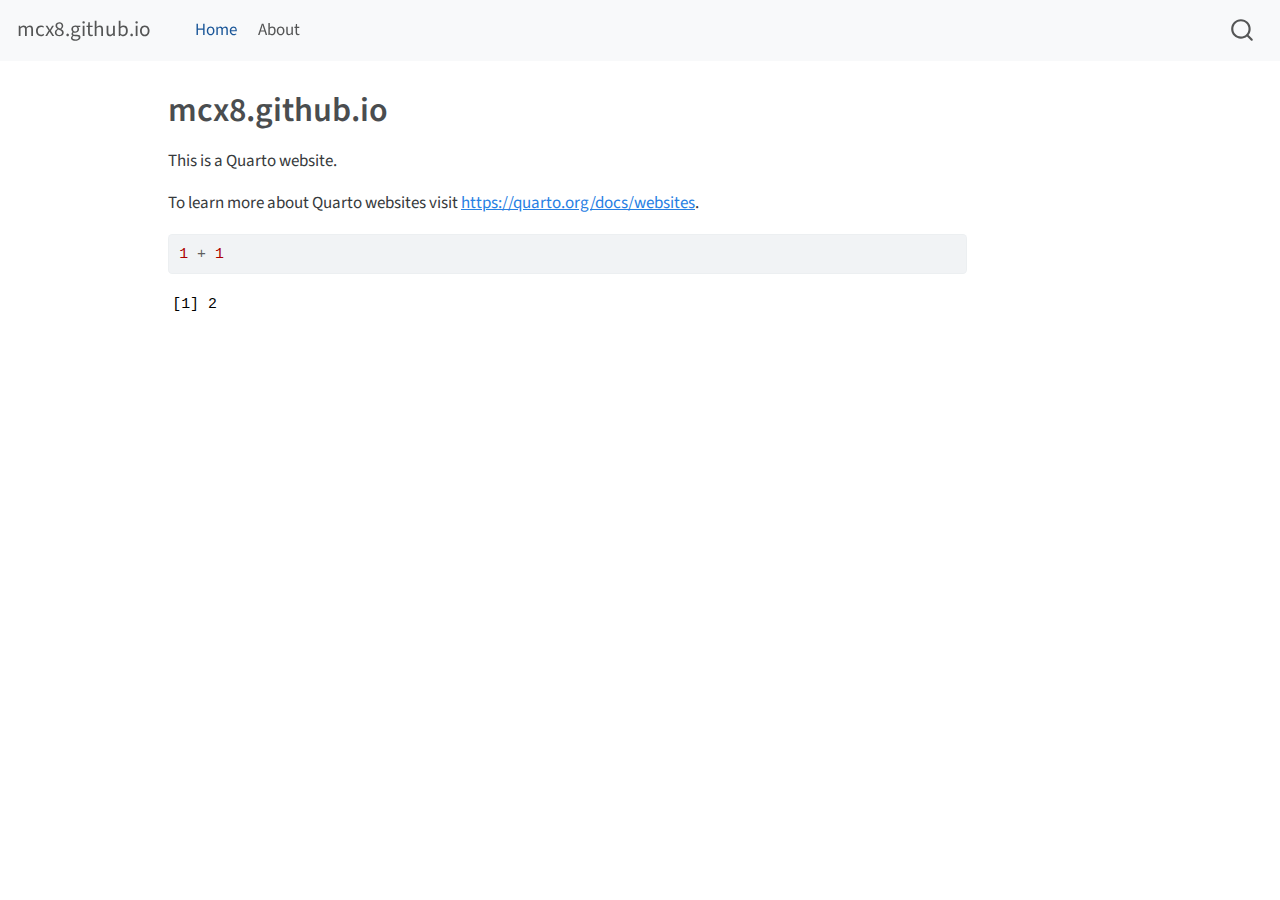
==== docs/index.html @ 78c9e343 "Push preliminary stuff" ====
<!DOCTYPE html>
<html xmlns="http://www.w3.org/1999/xhtml" lang="en" xml:lang="en"><head>

<meta charset="utf-8">
<meta name="generator" content="quarto-1.3.450">

<meta name="viewport" content="width=device-width, initial-scale=1.0, user-scalable=yes">


<title>mcx8.github.io</title>
<style>
code{white-space: pre-wrap;}
span.smallcaps{font-variant: small-caps;}
div.columns{display: flex; gap: min(4vw, 1.5em);}
div.column{flex: auto; overflow-x: auto;}
div.hanging-indent{margin-left: 1.5em; text-indent: -1.5em;}
ul.task-list{list-style: none;}
ul.task-list li input[type="checkbox"] {
  width: 0.8em;
  margin: 0 0.8em 0.2em -1em; /* quarto-specific, see https://github.com/quarto-dev/quarto-cli/issues/4556 */ 
  vertical-align: middle;
}
/* CSS for syntax highlighting */
pre > code.sourceCode { white-space: pre; position: relative; }
pre > code.sourceCode > span { display: inline-block; line-height: 1.25; }
pre > code.sourceCode > span:empty { height: 1.2em; }
.sourceCode { overflow: visible; }
code.sourceCode > span { color: inherit; text-decoration: inherit; }
div.sourceCode { margin: 1em 0; }
pre.sourceCode { margin: 0; }
@media screen {
div.sourceCode { overflow: auto; }
}
@media print {
pre > code.sourceCode { white-space: pre-wrap; }
pre > code.sourceCode > span { text-indent: -5em; padding-left: 5em; }
}
pre.numberSource code
  { counter-reset: source-line 0; }
pre.numberSource code > span
  { position: relative; left: -4em; counter-increment: source-line; }
pre.numberSource code > span > a:first-child::before
  { content: counter(source-line);
    position: relative; left: -1em; text-align: right; vertical-align: baseline;
    border: none; display: inline-block;
    -webkit-touch-callout: none; -webkit-user-select: none;
    -khtml-user-select: none; -moz-user-select: none;
    -ms-user-select: none; user-select: none;
    padding: 0 4px; width: 4em;
  }
pre.numberSource { margin-left: 3em;  padding-left: 4px; }
div.sourceCode
  {   }
@media screen {
pre > code.sourceCode > span > a:first-child::before { text-decoration: underline; }
}
</style>


<script src="site_libs/quarto-nav/quarto-nav.js"></script>
<script src="site_libs/quarto-nav/headroom.min.js"></script>
<script src="site_libs/clipboard/clipboard.min.js"></script>
<script src="site_libs/quarto-search/autocomplete.umd.js"></script>
<script src="site_libs/quarto-search/fuse.min.js"></script>
<script src="site_libs/quarto-search/quarto-search.js"></script>
<meta name="quarto:offset" content="./">
<script src="site_libs/quarto-html/quarto.js"></script>
<script src="site_libs/quarto-html/popper.min.js"></script>
<script src="site_libs/quarto-html/tippy.umd.min.js"></script>
<script src="site_libs/quarto-html/anchor.min.js"></script>
<link href="site_libs/quarto-html/tippy.css" rel="stylesheet">
<link href="site_libs/quarto-html/quarto-syntax-highlighting.css" rel="stylesheet" id="quarto-text-highlighting-styles">
<script src="site_libs/bootstrap/bootstrap.min.js"></script>
<link href="site_libs/bootstrap/bootstrap-icons.css" rel="stylesheet">
<link href="site_libs/bootstrap/bootstrap.min.css" rel="stylesheet" id="quarto-bootstrap" data-mode="light">
<script id="quarto-search-options" type="application/json">{
  "location": "navbar",
  "copy-button": false,
  "collapse-after": 3,
  "panel-placement": "end",
  "type": "overlay",
  "limit": 20,
  "language": {
    "search-no-results-text": "No results",
    "search-matching-documents-text": "matching documents",
    "search-copy-link-title": "Copy link to search",
    "search-hide-matches-text": "Hide additional matches",
    "search-more-match-text": "more match in this document",
    "search-more-matches-text": "more matches in this document",
    "search-clear-button-title": "Clear",
    "search-detached-cancel-button-title": "Cancel",
    "search-submit-button-title": "Submit",
    "search-label": "Search"
  }
}</script>


<link rel="stylesheet" href="styles.css">
</head>

<body class="nav-fixed">

<div id="quarto-search-results"></div>
  <header id="quarto-header" class="headroom fixed-top">
    <nav class="navbar navbar-expand-lg navbar-dark ">
      <div class="navbar-container container-fluid">
      <div class="navbar-brand-container">
    <a class="navbar-brand" href="./index.html">
    <span class="navbar-title">mcx8.github.io</span>
    </a>
  </div>
            <div id="quarto-search" class="" title="Search"></div>
          <button class="navbar-toggler" type="button" data-bs-toggle="collapse" data-bs-target="#navbarCollapse" aria-controls="navbarCollapse" aria-expanded="false" aria-label="Toggle navigation" onclick="if (window.quartoToggleHeadroom) { window.quartoToggleHeadroom(); }">
  <span class="navbar-toggler-icon"></span>
</button>
          <div class="collapse navbar-collapse" id="navbarCollapse">
            <ul class="navbar-nav navbar-nav-scroll me-auto">
  <li class="nav-item">
    <a class="nav-link active" href="./index.html" rel="" target="" aria-current="page">
 <span class="menu-text">Home</span></a>
  </li>  
  <li class="nav-item">
    <a class="nav-link" href="./about.html" rel="" target="">
 <span class="menu-text">About</span></a>
  </li>  
</ul>
            <div class="quarto-navbar-tools ms-auto">
</div>
          </div> <!-- /navcollapse -->
      </div> <!-- /container-fluid -->
    </nav>
</header>
<!-- content -->
<div id="quarto-content" class="quarto-container page-columns page-rows-contents page-layout-article page-navbar">
<!-- sidebar -->
<!-- margin-sidebar -->
    <div id="quarto-margin-sidebar" class="sidebar margin-sidebar">
        
    </div>
<!-- main -->
<main class="content" id="quarto-document-content">

<header id="title-block-header" class="quarto-title-block default">
<div class="quarto-title">
<h1 class="title">mcx8.github.io</h1>
</div>



<div class="quarto-title-meta">

    
  
    
  </div>
  

</header>

<p>This is a Quarto website.</p>
<p>To learn more about Quarto websites visit <a href="https://quarto.org/docs/websites" class="uri">https://quarto.org/docs/websites</a>.</p>
<div class="cell">
<div class="sourceCode cell-code" id="cb1"><pre class="sourceCode r code-with-copy"><code class="sourceCode r"><span id="cb1-1"><a href="#cb1-1" aria-hidden="true" tabindex="-1"></a><span class="dv">1</span> <span class="sc">+</span> <span class="dv">1</span></span></code><button title="Copy to Clipboard" class="code-copy-button"><i class="bi"></i></button></pre></div>
<div class="cell-output cell-output-stdout">
<pre><code>[1] 2</code></pre>
</div>
</div>



</main> <!-- /main -->
<script id="quarto-html-after-body" type="application/javascript">
window.document.addEventListener("DOMContentLoaded", function (event) {
  const toggleBodyColorMode = (bsSheetEl) => {
    const mode = bsSheetEl.getAttribute("data-mode");
    const bodyEl = window.document.querySelector("body");
    if (mode === "dark") {
      bodyEl.classList.add("quarto-dark");
      bodyEl.classList.remove("quarto-light");
    } else {
      bodyEl.classList.add("quarto-light");
      bodyEl.classList.remove("quarto-dark");
    }
  }
  const toggleBodyColorPrimary = () => {
    const bsSheetEl = window.document.querySelector("link#quarto-bootstrap");
    if (bsSheetEl) {
      toggleBodyColorMode(bsSheetEl);
    }
  }
  toggleBodyColorPrimary();  
  const icon = "";
  const anchorJS = new window.AnchorJS();
  anchorJS.options = {
    placement: 'right',
    icon: icon
  };
  anchorJS.add('.anchored');
  const isCodeAnnotation = (el) => {
    for (const clz of el.classList) {
      if (clz.startsWith('code-annotation-')) {                     
        return true;
      }
    }
    return false;
  }
  const clipboard = new window.ClipboardJS('.code-copy-button', {
    text: function(trigger) {
      const codeEl = trigger.previousElementSibling.cloneNode(true);
      for (const childEl of codeEl.children) {
        if (isCodeAnnotation(childEl)) {
          childEl.remove();
        }
      }
      return codeEl.innerText;
    }
  });
  clipboard.on('success', function(e) {
    // button target
    const button = e.trigger;
    // don't keep focus
    button.blur();
    // flash "checked"
    button.classList.add('code-copy-button-checked');
    var currentTitle = button.getAttribute("title");
    button.setAttribute("title", "Copied!");
    let tooltip;
    if (window.bootstrap) {
      button.setAttribute("data-bs-toggle", "tooltip");
      button.setAttribute("data-bs-placement", "left");
      button.setAttribute("data-bs-title", "Copied!");
      tooltip = new bootstrap.Tooltip(button, 
        { trigger: "manual", 
          customClass: "code-copy-button-tooltip",
          offset: [0, -8]});
      tooltip.show();    
    }
    setTimeout(function() {
      if (tooltip) {
        tooltip.hide();
        button.removeAttribute("data-bs-title");
        button.removeAttribute("data-bs-toggle");
        button.removeAttribute("data-bs-placement");
      }
      button.setAttribute("title", currentTitle);
      button.classList.remove('code-copy-button-checked');
    }, 1000);
    // clear code selection
    e.clearSelection();
  });
  function tippyHover(el, contentFn) {
    const config = {
      allowHTML: true,
      content: contentFn,
      maxWidth: 500,
      delay: 100,
      arrow: false,
      appendTo: function(el) {
          return el.parentElement;
      },
      interactive: true,
      interactiveBorder: 10,
      theme: 'quarto',
      placement: 'bottom-start'
    };
    window.tippy(el, config); 
  }
  const noterefs = window.document.querySelectorAll('a[role="doc-noteref"]');
  for (var i=0; i<noterefs.length; i++) {
    const ref = noterefs[i];
    tippyHover(ref, function() {
      // use id or data attribute instead here
      let href = ref.getAttribute('data-footnote-href') || ref.getAttribute('href');
      try { href = new URL(href).hash; } catch {}
      const id = href.replace(/^#\/?/, "");
      const note = window.document.getElementById(id);
      return note.innerHTML;
    });
  }
      let selectedAnnoteEl;
      const selectorForAnnotation = ( cell, annotation) => {
        let cellAttr = 'data-code-cell="' + cell + '"';
        let lineAttr = 'data-code-annotation="' +  annotation + '"';
        const selector = 'span[' + cellAttr + '][' + lineAttr + ']';
        return selector;
      }
      const selectCodeLines = (annoteEl) => {
        const doc = window.document;
        const targetCell = annoteEl.getAttribute("data-target-cell");
        const targetAnnotation = annoteEl.getAttribute("data-target-annotation");
        const annoteSpan = window.document.querySelector(selectorForAnnotation(targetCell, targetAnnotation));
        const lines = annoteSpan.getAttribute("data-code-lines").split(",");
        const lineIds = lines.map((line) => {
          return targetCell + "-" + line;
        })
        let top = null;
        let height = null;
        let parent = null;
        if (lineIds.length > 0) {
            //compute the position of the single el (top and bottom and make a div)
            const el = window.document.getElementById(lineIds[0]);
            top = el.offsetTop;
            height = el.offsetHeight;
            parent = el.parentElement.parentElement;
          if (lineIds.length > 1) {
            const lastEl = window.document.getElementById(lineIds[lineIds.length - 1]);
            const bottom = lastEl.offsetTop + lastEl.offsetHeight;
            height = bottom - top;
          }
          if (top !== null && height !== null && parent !== null) {
            // cook up a div (if necessary) and position it 
            let div = window.document.getElementById("code-annotation-line-highlight");
            if (div === null) {
              div = window.document.createElement("div");
              div.setAttribute("id", "code-annotation-line-highlight");
              div.style.position = 'absolute';
              parent.appendChild(div);
            }
            div.style.top = top - 2 + "px";
            div.style.height = height + 4 + "px";
            let gutterDiv = window.document.getElementById("code-annotation-line-highlight-gutter");
            if (gutterDiv === null) {
              gutterDiv = window.document.createElement("div");
              gutterDiv.setAttribute("id", "code-annotation-line-highlight-gutter");
              gutterDiv.style.position = 'absolute';
              const codeCell = window.document.getElementById(targetCell);
              const gutter = codeCell.querySelector('.code-annotation-gutter');
              gutter.appendChild(gutterDiv);
            }
            gutterDiv.style.top = top - 2 + "px";
            gutterDiv.style.height = height + 4 + "px";
          }
          selectedAnnoteEl = annoteEl;
        }
      };
      const unselectCodeLines = () => {
        const elementsIds = ["code-annotation-line-highlight", "code-annotation-line-highlight-gutter"];
        elementsIds.forEach((elId) => {
          const div = window.document.getElementById(elId);
          if (div) {
            div.remove();
          }
        });
        selectedAnnoteEl = undefined;
      };
      // Attach click handler to the DT
      const annoteDls = window.document.querySelectorAll('dt[data-target-cell]');
      for (const annoteDlNode of annoteDls) {
        annoteDlNode.addEventListener('click', (event) => {
          const clickedEl = event.target;
          if (clickedEl !== selectedAnnoteEl) {
            unselectCodeLines();
            const activeEl = window.document.querySelector('dt[data-target-cell].code-annotation-active');
            if (activeEl) {
              activeEl.classList.remove('code-annotation-active');
            }
            selectCodeLines(clickedEl);
            clickedEl.classList.add('code-annotation-active');
          } else {
            // Unselect the line
            unselectCodeLines();
            clickedEl.classList.remove('code-annotation-active');
          }
        });
      }
  const findCites = (el) => {
    const parentEl = el.parentElement;
    if (parentEl) {
      const cites = parentEl.dataset.cites;
      if (cites) {
        return {
          el,
          cites: cites.split(' ')
        };
      } else {
        return findCites(el.parentElement)
      }
    } else {
      return undefined;
    }
  };
  var bibliorefs = window.document.querySelectorAll('a[role="doc-biblioref"]');
  for (var i=0; i<bibliorefs.length; i++) {
    const ref = bibliorefs[i];
    const citeInfo = findCites(ref);
    if (citeInfo) {
      tippyHover(citeInfo.el, function() {
        var popup = window.document.createElement('div');
        citeInfo.cites.forEach(function(cite) {
          var citeDiv = window.document.createElement('div');
          citeDiv.classList.add('hanging-indent');
          citeDiv.classList.add('csl-entry');
          var biblioDiv = window.document.getElementById('ref-' + cite);
          if (biblioDiv) {
            citeDiv.innerHTML = biblioDiv.innerHTML;
          }
          popup.appendChild(citeDiv);
        });
        return popup.innerHTML;
      });
    }
  }
});
</script>
</div> <!-- /content -->



</body></html>
---- docs/site_libs/quarto-html/tippy.css ----
.tippy-box[data-animation=fade][data-state=hidden]{opacity:0}[data-tippy-root]{max-width:calc(100vw - 10px)}.tippy-box{position:relative;background-color:#333;color:#fff;border-radius:4px;font-size:14px;line-height:1.4;white-space:normal;outline:0;transition-property:transform,visibility,opacity}.tippy-box[data-placement^=top]>.tippy-arrow{bottom:0}.tippy-box[data-placement^=top]>.tippy-arrow:before{bottom:-7px;left:0;border-width:8px 8px 0;border-top-color:initial;transform-origin:center top}.tippy-box[data-placement^=bottom]>.tippy-arrow{top:0}.tippy-box[data-placement^=bottom]>.tippy-arrow:before{top:-7px;left:0;border-width:0 8px 8px;border-bottom-color:initial;transform-origin:center bottom}.tippy-box[data-placement^=left]>.tippy-arrow{right:0}.tippy-box[data-placement^=left]>.tippy-arrow:before{border-width:8px 0 8px 8px;border-left-color:initial;right:-7px;transform-origin:center left}.tippy-box[data-placement^=right]>.tippy-arrow{left:0}.tippy-box[data-placement^=right]>.tippy-arrow:before{left:-7px;border-width:8px 8px 8px 0;border-right-color:initial;transform-origin:center right}.tippy-box[data-inertia][data-state=visible]{transition-timing-function:cubic-bezier(.54,1.5,.38,1.11)}.tippy-arrow{width:16px;height:16px;color:#333}.tippy-arrow:before{content:"";position:absolute;border-color:transparent;border-style:solid}.tippy-content{position:relative;padding:5px 9px;z-index:1}
---- docs/site_libs/quarto-html/quarto-syntax-highlighting.css ----
/* quarto syntax highlight colors */
:root {
  --quarto-hl-ot-color: #003B4F;
  --quarto-hl-at-color: #657422;
  --quarto-hl-ss-color: #20794D;
  --quarto-hl-an-color: #5E5E5E;
  --quarto-hl-fu-color: #4758AB;
  --quarto-hl-st-color: #20794D;
  --quarto-hl-cf-color: #003B4F;
  --quarto-hl-op-color: #5E5E5E;
  --quarto-hl-er-color: #AD0000;
  --quarto-hl-bn-color: #AD0000;
  --quarto-hl-al-color: #AD0000;
  --quarto-hl-va-color: #111111;
  --quarto-hl-bu-color: inherit;
  --quarto-hl-ex-color: inherit;
  --quarto-hl-pp-color: #AD0000;
  --quarto-hl-in-color: #5E5E5E;
  --quarto-hl-vs-color: #20794D;
  --quarto-hl-wa-color: #5E5E5E;
  --quarto-hl-do-color: #5E5E5E;
  --quarto-hl-im-color: #00769E;
  --quarto-hl-ch-color: #20794D;
  --quarto-hl-dt-color: #AD0000;
  --quarto-hl-fl-color: #AD0000;
  --quarto-hl-co-color: #5E5E5E;
  --quarto-hl-cv-color: #5E5E5E;
  --quarto-hl-cn-color: #8f5902;
  --quarto-hl-sc-color: #5E5E5E;
  --quarto-hl-dv-color: #AD0000;
  --quarto-hl-kw-color: #003B4F;
}

/* other quarto variables */
:root {
  --quarto-font-monospace: SFMono-Regular, Menlo, Monaco, Consolas, "Liberation Mono", "Courier New", monospace;
}

pre > code.sourceCode > span {
  color: #003B4F;
}

code span {
  color: #003B4F;
}

code.sourceCode > span {
  color: #003B4F;
}

div.sourceCode,
div.sourceCode pre.sourceCode {
  color: #003B4F;
}

code span.ot {
  color: #003B4F;
  font-style: inherit;
}

code span.at {
  color: #657422;
  font-style: inherit;
}

code span.ss {
  color: #20794D;
  font-style: inherit;
}

code span.an {
  color: #5E5E5E;
  font-style: inherit;
}

code span.fu {
  color: #4758AB;
  font-style: inherit;
}

code span.st {
  color: #20794D;
  font-style: inherit;
}

code span.cf {
  color: #003B4F;
  font-style: inherit;
}

code span.op {
  color: #5E5E5E;
  font-style: inherit;
}

code span.er {
  color: #AD0000;
  font-style: inherit;
}

code span.bn {
  color: #AD0000;
  font-style: inherit;
}

code span.al {
  color: #AD0000;
  font-style: inherit;
}

code span.va {
  color: #111111;
  font-style: inherit;
}

code span.bu {
  font-style: inherit;
}

code span.ex {
  font-style: inherit;
}

code span.pp {
  color: #AD0000;
  font-style: inherit;
}

code span.in {
  color: #5E5E5E;
  font-style: inherit;
}

code span.vs {
  color: #20794D;
  font-style: inherit;
}

code span.wa {
  color: #5E5E5E;
  font-style: italic;
}

code span.do {
  color: #5E5E5E;
  font-style: italic;
}

code span.im {
  color: #00769E;
  font-style: inherit;
}

code span.ch {
  color: #20794D;
  font-style: inherit;
}

code span.dt {
  color: #AD0000;
  font-style: inherit;
}

code span.fl {
  color: #AD0000;
  font-style: inherit;
}

code span.co {
  color: #5E5E5E;
  font-style: inherit;
}

code span.cv {
  color: #5E5E5E;
  font-style: italic;
}

code span.cn {
  color: #8f5902;
  font-style: inherit;
}

code span.sc {
  color: #5E5E5E;
  font-style: inherit;
}

code span.dv {
  color: #AD0000;
  font-style: inherit;
}

code span.kw {
  color: #003B4F;
  font-style: inherit;
}

.prevent-inlining {
  content: "</";
}

/*# sourceMappingURL=debc5d5d77c3f9108843748ff7464032.css.map */
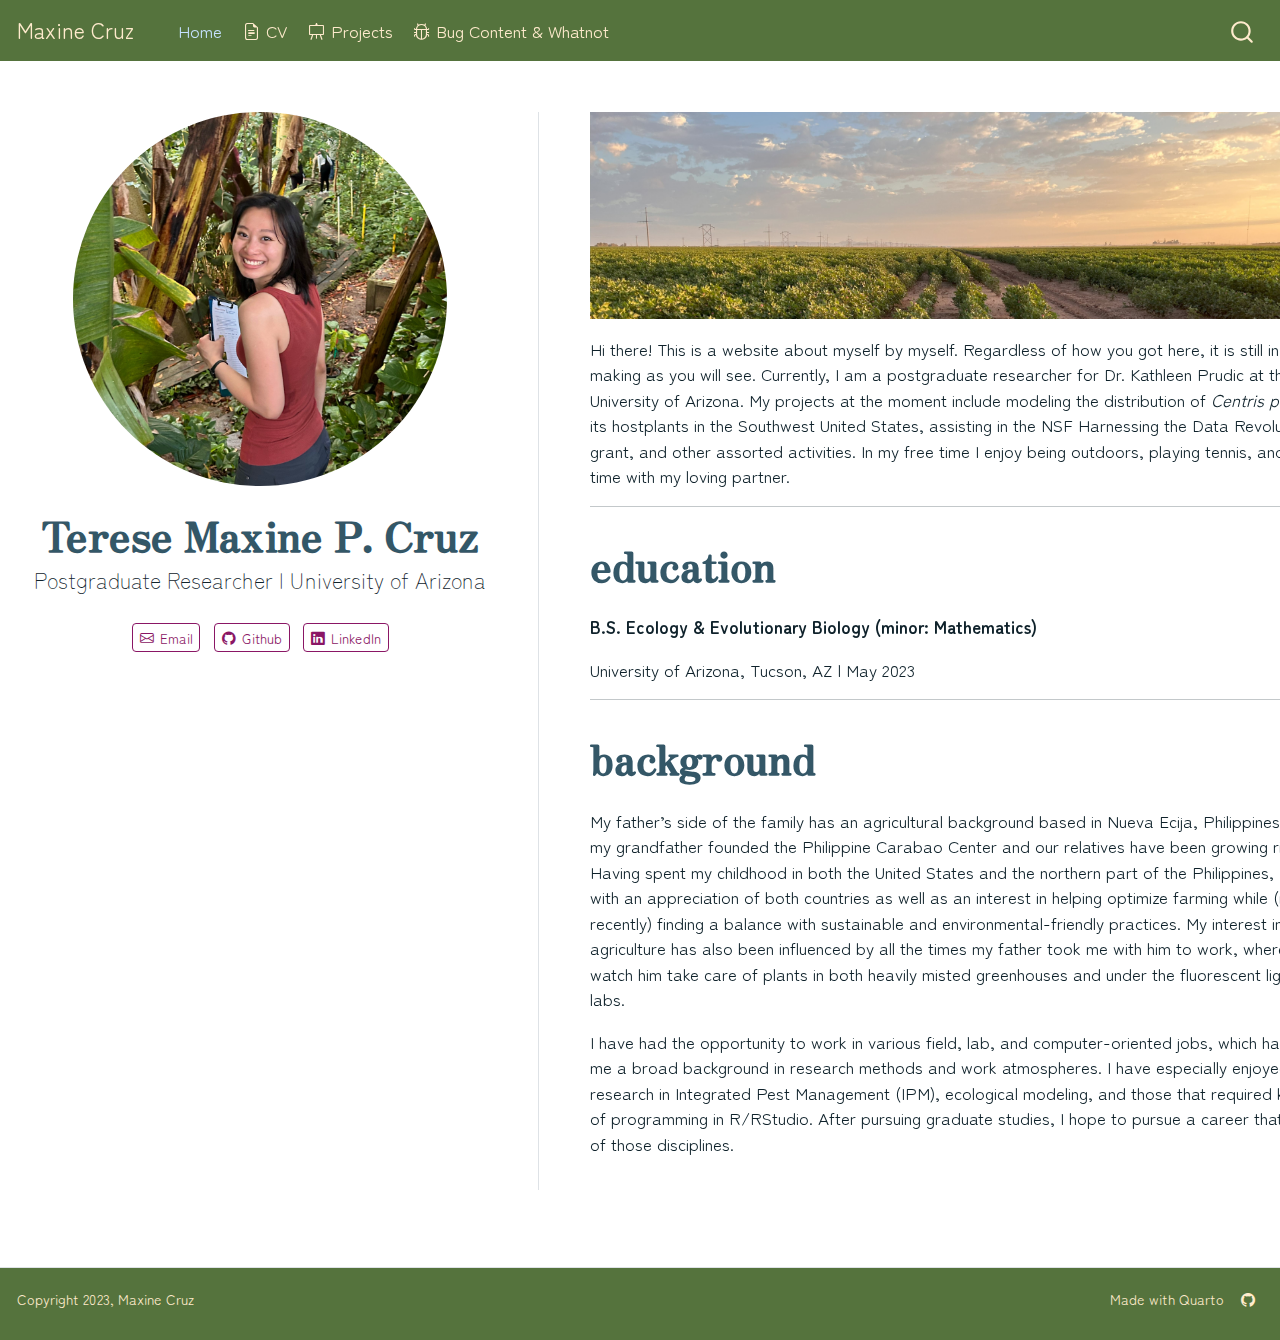
==== commit c8d25a9e: "Update website!" ====
--- a/docs/index.html
+++ b/docs/index.html
@@ -7,7 +7,7 @@
 <meta name="viewport" content="width=device-width, initial-scale=1.0, user-scalable=yes">
 
 
-<title>mcx8.github.io</title>
+<title>Maxine Cruz - Terese Maxine P. Cruz</title>
 <style>
 code{white-space: pre-wrap;}
 span.smallcaps{font-variant: small-caps;}
@@ -20,40 +20,6 @@
   margin: 0 0.8em 0.2em -1em; /* quarto-specific, see https://github.com/quarto-dev/quarto-cli/issues/4556 */ 
   vertical-align: middle;
 }
-/* CSS for syntax highlighting */
-pre > code.sourceCode { white-space: pre; position: relative; }
-pre > code.sourceCode > span { display: inline-block; line-height: 1.25; }
-pre > code.sourceCode > span:empty { height: 1.2em; }
-.sourceCode { overflow: visible; }
-code.sourceCode > span { color: inherit; text-decoration: inherit; }
-div.sourceCode { margin: 1em 0; }
-pre.sourceCode { margin: 0; }
-@media screen {
-div.sourceCode { overflow: auto; }
-}
-@media print {
-pre > code.sourceCode { white-space: pre-wrap; }
-pre > code.sourceCode > span { text-indent: -5em; padding-left: 5em; }
-}
-pre.numberSource code
-  { counter-reset: source-line 0; }
-pre.numberSource code > span
-  { position: relative; left: -4em; counter-increment: source-line; }
-pre.numberSource code > span > a:first-child::before
-  { content: counter(source-line);
-    position: relative; left: -1em; text-align: right; vertical-align: baseline;
-    border: none; display: inline-block;
-    -webkit-touch-callout: none; -webkit-user-select: none;
-    -khtml-user-select: none; -moz-user-select: none;
-    -ms-user-select: none; user-select: none;
-    padding: 0 4px; width: 4em;
-  }
-pre.numberSource { margin-left: 3em;  padding-left: 4px; }
-div.sourceCode
-  {   }
-@media screen {
-pre > code.sourceCode > span > a:first-child::before { text-decoration: underline; }
-}
 </style>
 
 
@@ -67,7 +33,6 @@
 <script src="site_libs/quarto-html/quarto.js"></script>
 <script src="site_libs/quarto-html/popper.min.js"></script>
 <script src="site_libs/quarto-html/tippy.umd.min.js"></script>
-<script src="site_libs/quarto-html/anchor.min.js"></script>
 <link href="site_libs/quarto-html/tippy.css" rel="stylesheet">
 <link href="site_libs/quarto-html/quarto-syntax-highlighting.css" rel="stylesheet" id="quarto-text-highlighting-styles">
 <script src="site_libs/bootstrap/bootstrap.min.js"></script>
@@ -95,7 +60,6 @@
 }</script>
 
 
-<link rel="stylesheet" href="styles.css">
 </head>
 
 <body class="nav-fixed">
@@ -106,7 +70,7 @@
       <div class="navbar-container container-fluid">
       <div class="navbar-brand-container">
     <a class="navbar-brand" href="./index.html">
-    <span class="navbar-title">mcx8.github.io</span>
+    <span class="navbar-title">Maxine Cruz</span>
     </a>
   </div>
             <div id="quarto-search" class="" title="Search"></div>
@@ -120,8 +84,19 @@
  <span class="menu-text">Home</span></a>
   </li>  
   <li class="nav-item">
-    <a class="nav-link" href="./about.html" rel="" target="">
- <span class="menu-text">About</span></a>
+    <a class="nav-link" href="./TMCruz_CV.pdf" rel="" target=""><i class="bi bi-file-earmark-text" role="img">
+</i> 
+ <span class="menu-text">CV</span></a>
+  </li>  
+  <li class="nav-item">
+    <a class="nav-link" href="./posts.html" rel="" target=""><i class="bi bi-easel" role="img">
+</i> 
+ <span class="menu-text">Projects</span></a>
+  </li>  
+  <li class="nav-item">
+    <a class="nav-link" href="./pics.html" rel="" target=""><i class="bi bi-bug" role="img">
+</i> 
+ <span class="menu-text">Bug Content &amp; Whatnot</span></a>
   </li>  
 </ul>
             <div class="quarto-navbar-tools ms-auto">
@@ -131,44 +106,60 @@
     </nav>
 </header>
 <!-- content -->
-<div id="quarto-content" class="quarto-container page-columns page-rows-contents page-layout-article page-navbar">
+<div id="quarto-content" class="quarto-container page-columns page-rows-contents page-layout-full page-navbar">
 <!-- sidebar -->
 <!-- margin-sidebar -->
-    <div id="quarto-margin-sidebar" class="sidebar margin-sidebar">
-        
-    </div>
+    
 <!-- main -->
-<main class="content" id="quarto-document-content">
-
+<div class="quarto-about-trestles page-columns page-full column-body">
+  <div class="about-entity">
+    <img src="images/mc_pic.jpg" class="about-image
+  round " style="height: 22em; width: 22em;">
 <header id="title-block-header" class="quarto-title-block default">
 <div class="quarto-title">
-<h1 class="title">mcx8.github.io</h1>
+<h1 class="title">Terese Maxine P. Cruz</h1>
+<p class="subtitle lead">Postgraduate Researcher | University of Arizona</p>
 </div>
-
-
-
 <div class="quarto-title-meta">
-
-    
-  
-    
   </div>
-  
-
 </header>
-
-<p>This is a Quarto website.</p>
-<p>To learn more about Quarto websites visit <a href="https://quarto.org/docs/websites" class="uri">https://quarto.org/docs/websites</a>.</p>
-<div class="cell">
-<div class="sourceCode cell-code" id="cb1"><pre class="sourceCode r code-with-copy"><code class="sourceCode r"><span id="cb1-1"><a href="#cb1-1" aria-hidden="true" tabindex="-1"></a><span class="dv">1</span> <span class="sc">+</span> <span class="dv">1</span></span></code><button title="Copy to Clipboard" class="code-copy-button"><i class="bi"></i></button></pre></div>
-<div class="cell-output cell-output-stdout">
-<pre><code>[1] 2</code></pre>
+    <div class="about-links">
+  <a href="mailto::tmcruz@arizona.edu" class="about-link" rel="" target="">
+    <i class="bi bi-envelope"></i>
+     <span class="about-link-text">Email</span>
+  </a>
+  <a href="https://github.com/mcx8" class="about-link" rel="" target="">
+    <i class="bi bi-github"></i>
+     <span class="about-link-text">Github</span>
+  </a>
+  <a href="https://www.linkedin.com/in/maxine-cruz-0953341b9/" class="about-link" rel="" target="">
+    <i class="bi bi-linkedin"></i>
+     <span class="about-link-text">LinkedIn</span>
+  </a>
 </div>
+  </div>
+  <div class="about-contents page-columns page-full"><main class="content page-columns page-full column-body" id="quarto-document-content">
+<div class="column-page">
+<p><img src="images/IMG_6952.jpg" class="img-fluid"></p>
+<p>Hi there! This is a website about myself by myself. Regardless of how you got here, it is still in the making as you will see. Currently, I am a postgraduate researcher for Dr.&nbsp;Kathleen Prudic at the University of Arizona. My projects at the moment include modeling the distribution of <em>Centris pallida</em> and its hostplants in the Southwest United States, assisting in the NSF Harnessing the Data Revolution grant, and other assorted activities. In my free time I enjoy being outdoors, playing tennis, and spending time with my loving partner.</p>
+<hr>
+<section id="education" class="level2">
+<h2 data-anchor-id="education">education</h2>
+<p><strong>B.S. Ecology &amp; Evolutionary Biology (minor: Mathematics)</strong></p>
+<p>University of Arizona, Tucson, AZ | May 2023</p>
+<hr>
+</section>
+<section id="background" class="level2">
+<h2 data-anchor-id="background">background</h2>
+<p>My father’s side of the family has an agricultural background based in Nueva Ecija, Philippines — where my grandfather founded the Philippine Carabao Center and our relatives have been growing rice fields. Having spent my childhood in both the United States and the northern part of the Philippines, I grew up with an appreciation of both countries as well as an interest in helping optimize farming while (more recently) finding a balance with sustainable and environmental-friendly practices. My interest in agriculture has also been influenced by all the times my father took me with him to work, where I got to watch him take care of plants in both heavily misted greenhouses and under the fluorescent lights of labs.</p>
+<p>I have had the opportunity to work in various field, lab, and computer-oriented jobs, which has given me a broad background in research methods and work atmospheres. I have especially enjoyed research in Integrated Pest Management (IPM), ecological modeling, and those that required knowledge of programming in R/RStudio. After pursuing graduate studies, I hope to pursue a career that unifies all of those disciplines.</p>
+</section>
 </div>
 
 
-
-</main> <!-- /main -->
+</main></div>
+</div>
+ <!-- /main -->
 <script id="quarto-html-after-body" type="application/javascript">
 window.document.addEventListener("DOMContentLoaded", function (event) {
   const toggleBodyColorMode = (bsSheetEl) => {
@@ -189,13 +180,6 @@
     }
   }
   toggleBodyColorPrimary();  
-  const icon = "";
-  const anchorJS = new window.AnchorJS();
-  anchorJS.options = {
-    placement: 'right',
-    icon: icon
-  };
-  anchorJS.add('.anchored');
   const isCodeAnnotation = (el) => {
     for (const clz of el.classList) {
       if (clz.startsWith('code-annotation-')) {                     
@@ -403,6 +387,27 @@
 });
 </script>
 </div> <!-- /content -->
+<footer class="footer">
+  <div class="nav-footer">
+    <div class="nav-footer-left">Copyright 2023, Maxine Cruz</div>   
+    <div class="nav-footer-center">
+      &nbsp;
+    </div>
+    <div class="nav-footer-right">
+      <ul class="footer-items list-unstyled">
+    <li class="nav-item">
+    <a class="nav-link" href="https://quarto.org/">Made with Quarto</a>
+  </li>  
+    <li class="nav-item compact">
+    <a class="nav-link" href="https://github.com/mcx8/mcx8.github.io">
+      <i class="bi bi-github" role="img">
+</i> 
+    </a>
+  </li>  
+</ul>
+    </div>
+  </div>
+</footer>
 
 
 
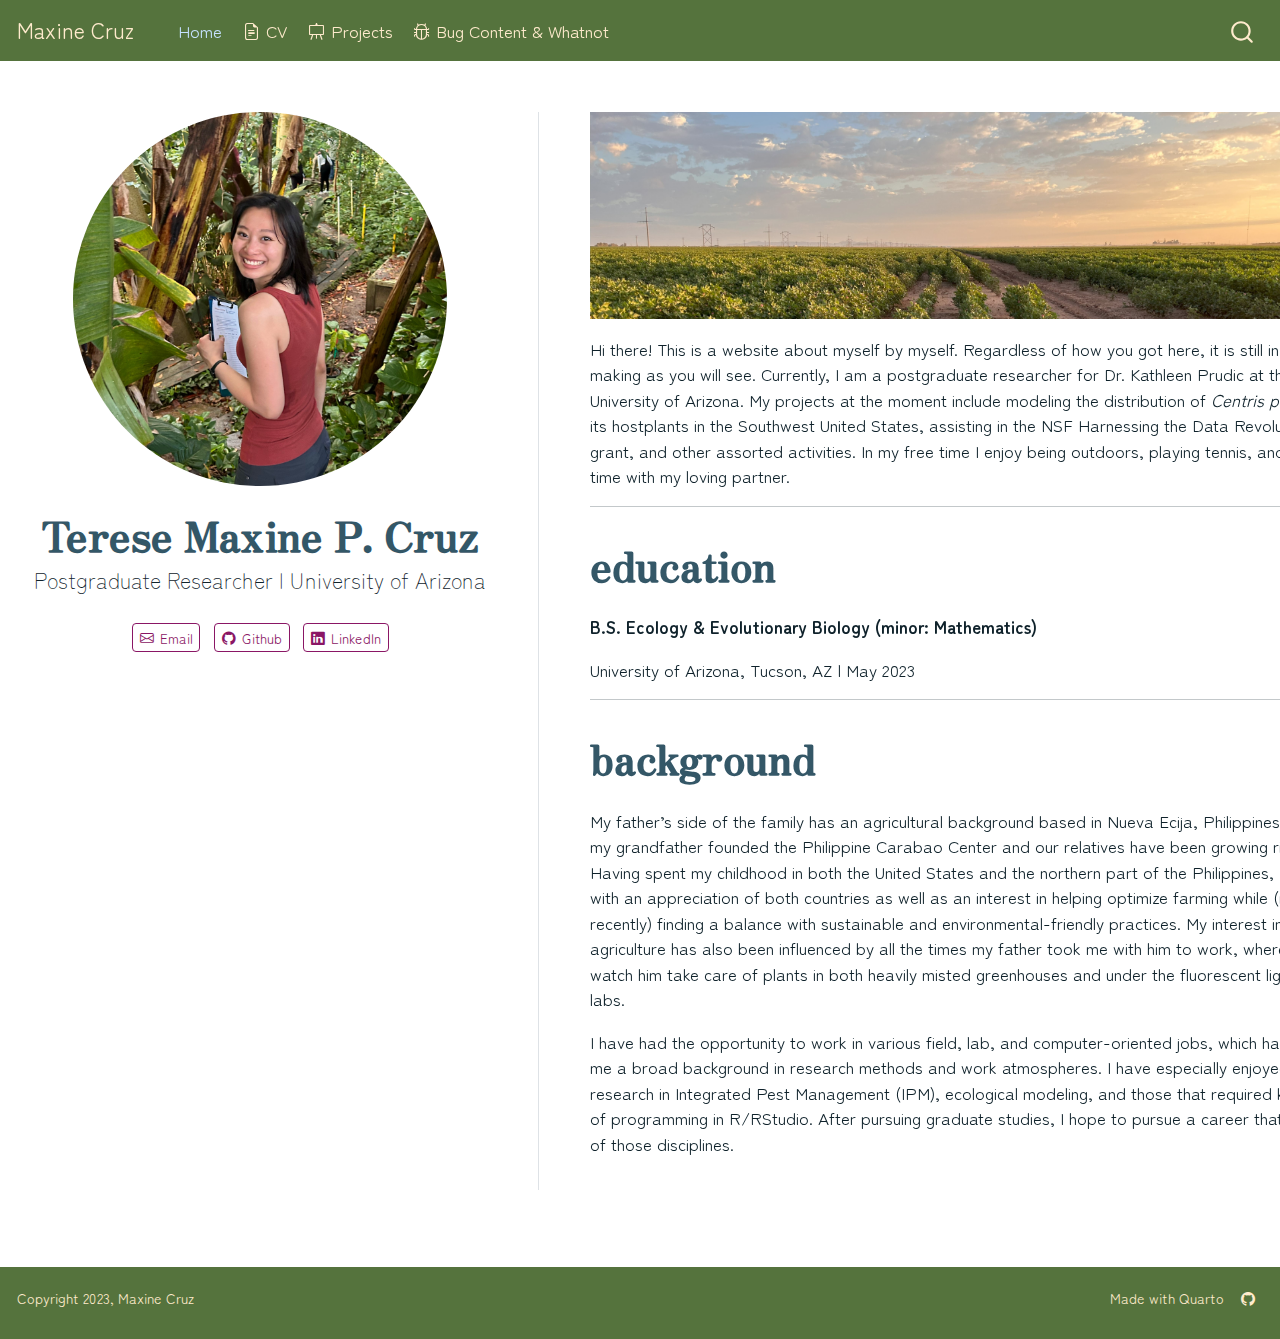
==== commit 5f3e8e24: "Hmm maybe this is why it didn't update?" ====
--- a/docs/index.html
+++ b/docs/index.html
@@ -94,7 +94,7 @@
  <span class="menu-text">Projects</span></a>
   </li>  
   <li class="nav-item">
-    <a class="nav-link" href="./pics.html" rel="" target=""><i class="bi bi-bug" role="img">
+    <a class="nav-link" href="https://mcx8.github.io/bug_n_stuff_website/pics.html" rel="" target=""><i class="bi bi-bug" role="img">
 </i> 
  <span class="menu-text">Bug Content &amp; Whatnot</span></a>
   </li>  
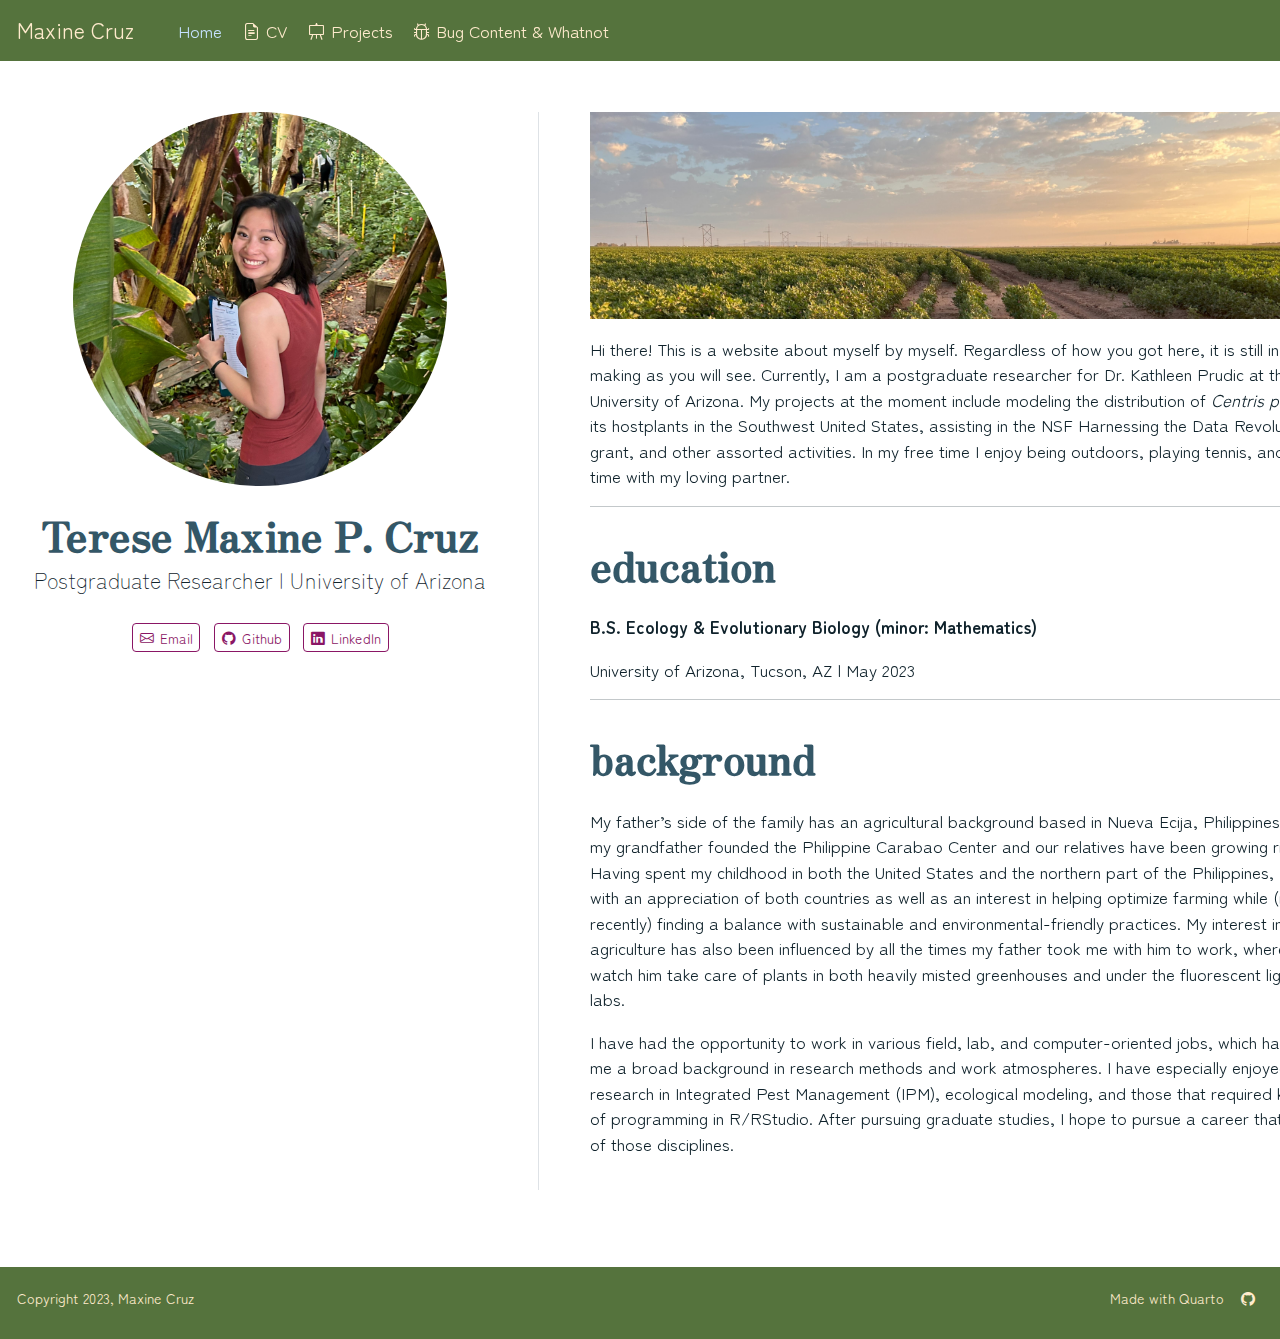
==== commit e5e3dbd1: "I think it's because I didn't render to generate these files to push!" ====
--- a/docs/index.html
+++ b/docs/index.html
@@ -26,10 +26,6 @@
 <script src="site_libs/quarto-nav/quarto-nav.js"></script>
 <script src="site_libs/quarto-nav/headroom.min.js"></script>
 <script src="site_libs/clipboard/clipboard.min.js"></script>
-<script src="site_libs/quarto-search/autocomplete.umd.js"></script>
-<script src="site_libs/quarto-search/fuse.min.js"></script>
-<script src="site_libs/quarto-search/quarto-search.js"></script>
-<meta name="quarto:offset" content="./">
 <script src="site_libs/quarto-html/quarto.js"></script>
 <script src="site_libs/quarto-html/popper.min.js"></script>
 <script src="site_libs/quarto-html/tippy.umd.min.js"></script>
@@ -39,12 +35,6 @@
 <link href="site_libs/bootstrap/bootstrap-icons.css" rel="stylesheet">
 <link href="site_libs/bootstrap/bootstrap.min.css" rel="stylesheet" id="quarto-bootstrap" data-mode="light">
 <script id="quarto-search-options" type="application/json">{
-  "location": "navbar",
-  "copy-button": false,
-  "collapse-after": 3,
-  "panel-placement": "end",
-  "type": "overlay",
-  "limit": 20,
   "language": {
     "search-no-results-text": "No results",
     "search-matching-documents-text": "matching documents",
@@ -73,7 +63,6 @@
     <span class="navbar-title">Maxine Cruz</span>
     </a>
   </div>
-            <div id="quarto-search" class="" title="Search"></div>
           <button class="navbar-toggler" type="button" data-bs-toggle="collapse" data-bs-target="#navbarCollapse" aria-controls="navbarCollapse" aria-expanded="false" aria-label="Toggle navigation" onclick="if (window.quartoToggleHeadroom) { window.quartoToggleHeadroom(); }">
   <span class="navbar-toggler-icon"></span>
 </button>
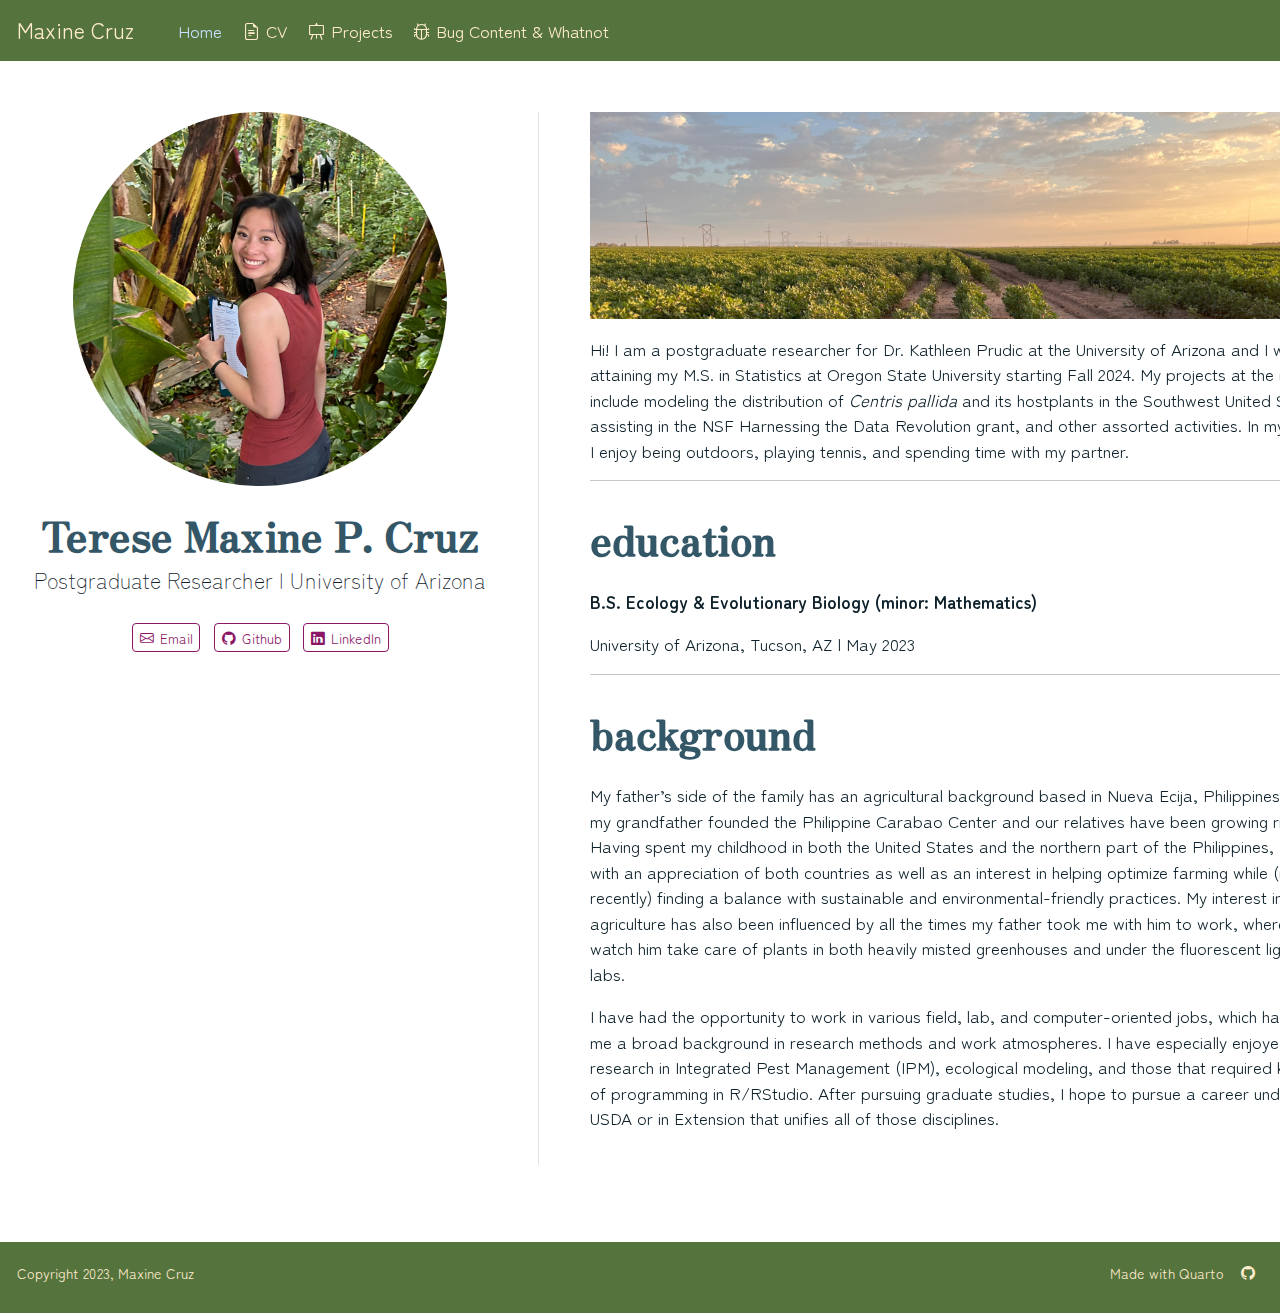
==== commit d69f4604: "Small changes" ====
--- a/docs/index.html
+++ b/docs/index.html
@@ -130,7 +130,7 @@
   <div class="about-contents page-columns page-full"><main class="content page-columns page-full column-body" id="quarto-document-content">
 <div class="column-page">
 <p><img src="images/IMG_6952.jpg" class="img-fluid"></p>
-<p>Hi there! This is a website about myself by myself. Regardless of how you got here, it is still in the making as you will see. Currently, I am a postgraduate researcher for Dr.&nbsp;Kathleen Prudic at the University of Arizona. My projects at the moment include modeling the distribution of <em>Centris pallida</em> and its hostplants in the Southwest United States, assisting in the NSF Harnessing the Data Revolution grant, and other assorted activities. In my free time I enjoy being outdoors, playing tennis, and spending time with my loving partner.</p>
+<p>Hi! I am a postgraduate researcher for Dr.&nbsp;Kathleen Prudic at the University of Arizona and I will be attaining my M.S. in Statistics at Oregon State University starting Fall 2024. My projects at the moment include modeling the distribution of <em>Centris pallida</em> and its hostplants in the Southwest United States, assisting in the NSF Harnessing the Data Revolution grant, and other assorted activities. In my free time I enjoy being outdoors, playing tennis, and spending time with my partner.</p>
 <hr>
 <section id="education" class="level2">
 <h2 data-anchor-id="education">education</h2>
@@ -141,7 +141,7 @@
 <section id="background" class="level2">
 <h2 data-anchor-id="background">background</h2>
 <p>My father’s side of the family has an agricultural background based in Nueva Ecija, Philippines — where my grandfather founded the Philippine Carabao Center and our relatives have been growing rice fields. Having spent my childhood in both the United States and the northern part of the Philippines, I grew up with an appreciation of both countries as well as an interest in helping optimize farming while (more recently) finding a balance with sustainable and environmental-friendly practices. My interest in agriculture has also been influenced by all the times my father took me with him to work, where I got to watch him take care of plants in both heavily misted greenhouses and under the fluorescent lights of labs.</p>
-<p>I have had the opportunity to work in various field, lab, and computer-oriented jobs, which has given me a broad background in research methods and work atmospheres. I have especially enjoyed research in Integrated Pest Management (IPM), ecological modeling, and those that required knowledge of programming in R/RStudio. After pursuing graduate studies, I hope to pursue a career that unifies all of those disciplines.</p>
+<p>I have had the opportunity to work in various field, lab, and computer-oriented jobs, which has given me a broad background in research methods and work atmospheres. I have especially enjoyed research in Integrated Pest Management (IPM), ecological modeling, and those that required knowledge of programming in R/RStudio. After pursuing graduate studies, I hope to pursue a career under the USDA or in Extension that unifies all of those disciplines.</p>
 </section>
 </div>
 
